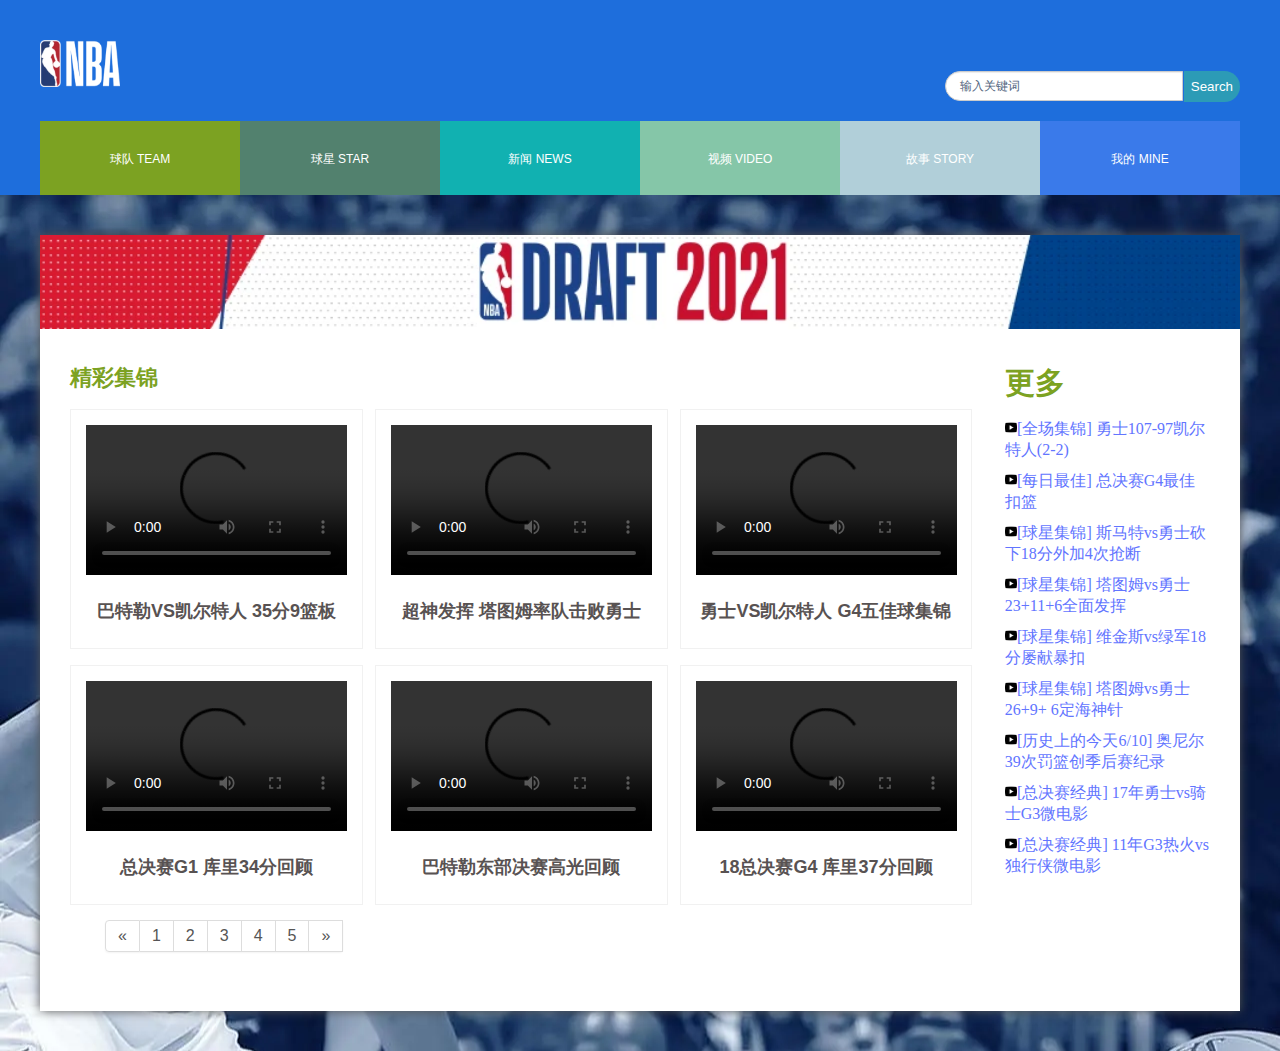
==== video.html @ 26e65062 "first commit" ====
<!DOCTYPE HTML>
<html>

<head>
	<title>NBA视频集锦</title>
	<meta http-equiv="Content-Type" content="text/html; charset=utf-8" />
	<meta name="viewport" content="width=device-width, initial-scale=1, maximum-scale=1">
	<link href="./css/style.css" rel="stylesheet" type="text/css" media="all" />
	<link rel="shortcut icon" href="https://res.nba.cn/resource/mat1/chinanba/images/favicon.ico">
	<link rel="stylesheet" href="./css/responsive.css" type="text/css" media="screen">
	<script src="js/jquery.min.js"></script>
	<script src="js/jquery.imgbox.pack.js"></script>
</head>

<body>
	<div class="h-bg">
		<div class="container">
			<div class="header">
				<div class="logo">
					<a href="index.html"><img src="./images/logo.png" title="logo" alt=""> </a>
				</div>
				<div class="foot-search">
					<form>
						<input type="text" value="  输入关键词" onfocus="this.value = '';"
							onblur="if (this.value == '') {this.value = '  Keyword here';}">
						<input type="submit" value="Search">
					</form>
				</div>
				<div class="clear"></div>
			</div>
			<nav class="nav-collapse nav-collapse_ collapse">
				<ul class="nav sf-menu clearfix sf-js-enabled">
					<li class="active color-1"><a href="index.html">球队 team</a></li>
					<li class="sub-menu color-2"><a href="star.html">球星 star</a></li>
					<li class="color-3"><a href="news.html">新闻 news</a></li>
					<li class="color-4"><a href="video.html">视频 video</a></li>
					<li class="color-5"><a href="story.html">故事 story</a></li>
					<li class="color-6"><a href="me.html">我的 mine</a></li>
				</ul>
			</nav>
			<div class="clear"></div>
		</div>
	</div>
	<div class="clear"></div>
	<div class="main-bg">
		<div class="container">

			
				<div class="main-wrp">
					<div><img width="100%" src="./images/video.jpg">
					<div class="artists">

						<div class="product-grids">
							<div class="bloder-content">
								<h6>精彩集锦</h6>
								<div class="product-grid">
									<video width="100%" src="./images/video/VIDEO1.mp4" controls></video>
									<h4>巴特勒vs凯尔特人 35分9篮板</h4>
								</div>
								<div class="product-grid">
									<video width="100%" src="./images/video/VIDEO2.mp4" controls></video>
									<h4>超神发挥 塔图姆率队击败勇士</h4>
								</div>
								<div class="product-grid">
									<video width="100%" src="./images/video/VIDEO3.mp4" controls></video>
									<h4>勇士vs凯尔特人 G4五佳球集锦</h4>
								</div>
								<div class="product-grid">
									<video width="100%" src="./images/video/VIDEO4.mp4" controls></video>
									<h4>总决赛G1 库里34分回顾</h4>
								</div>
								<div class="product-grid">
									<video width="100%" src="./images/video/VIDEO5.mp4" controls></video>
									<h4>巴特勒东部决赛高光回顾</h4>
								</div>
								<div class="product-grid">
									<video width="100%" src="./images/video/VIDEO6.mp4" controls></video>
									<h4>18总决赛G4 库里37分回顾</h4>
								</div>
							</div>
							<div class="clear"></div>
							<div class="pagination">
								<ul>
									<li><a href="#">«</a></li>
									<li><a href="#">1</a></li>
									<li><a href="#">2</a></li>
									<li><a href="#">3</a></li>
									<li><a href="#">4</a></li>
									<li><a href="#">5</a></li>
									<li><a href="#">»</a></li>
								</ul>
							</div>
						</div>
						<div class="services-sidebar">
							<h4>更多</h4>
							<ul>
								<li><img src="./images/play.png" width="6%"><a target="_blank"
										href="https://china.nba.cn/article/index.htm?articleId=20220611133700&column=%E6%9C%80%E6%96%B0&exposure_page=%E8%A7%86%E9%A2%91&exposure_module=%E5%88%97%E8%A1%A8">[全场集锦]
										勇士107-97凯尔特人(2-2)</a></li>
								<li><img src="./images/play.png" width="6%"><a href="#">[每日最佳] 总决赛G4最佳扣篮</a></li>
								<li><img src="./images/play.png" width="6%"><a href="#">[球星集锦] 斯马特vs勇士砍下18分外加4次抢断</a>
								</li>
								<li><img src="./images/play.png" width="6%"><a href="#">[球星集锦] 塔图姆vs勇士23+11+6全面发挥</a>
								</li>
								<li><img src="./images/play.png" width="6%"><a href="#">[球星集锦] 维金斯vs绿军18分屡献暴扣</a></li>
								<li><img src="./images/play.png" width="6%"><a href="#">[球星集锦] 塔图姆vs勇士26+9+ 6定海神针</a>
								</li>
								<li><img src="./images/play.png" width="6%"><a href="#">[历史上的今天6/10] 奥尼尔39次罚篮创季后赛纪录</a>
								</li>
								<li><img src="./images/play.png" width="6%"><a href="#">[总决赛经典] 17年勇士vs骑士G3微电影</a></li>
								<li><img src="./images/play.png" width="6%"><a href="#">[总决赛经典] 11年G3热火vs独行侠微电影</a></li>
							</ul>
							<div class="clear"></div>
						</div>
						<div class="clear"></div>
					</div>
				</div>
				<div class="clear"></div>
			</div>
		</div>
		<div class="clear"></div>
	</div>
	</div>
</body>

</html>
---- css/style.css ----
html,
body,
div,
span,
applet,
object,
iframe,
h1,
h2,
h3,
h4,
h5,
h6,
p,
blockquote,
pre,
a,
abbr,
acronym,
address,
big,
cite,
code,
del,
dfn,
em,
img,
ins,
kbd,
q,
s,
samp,
small,
strike,
strong,
sub,
sup,
tt,
var,
b,
u,
i,
dl,
dt,
dd,
ol,
nav ul,
nav li,
fieldset,
form,
label,
legend,
table,
caption,
tbody,
tfoot,
thead,
tr,
th,
td,
article,
aside,
canvas,
details,
embed,
figure,
figcaption,
footer,
header,
menu,
nav,
output,
ruby,
section,
summary,
time,
mark,
audio,
video {
	margin: 0;
	padding: 0;
	border: 0;
	font-size: 100%;
	font: inherit;
	vertical-align: baseline;
}

article,
aside,
details,
figcaption,
figure,
footer,
header,
menu,
nav,
section {
	display: block;
}

ol,
ul {
	list-style: none;
	margin: 0;
	padding: 0;
}

blockquote,
q {
	quotes: none;
}

blockquote:before,
blockquote:after,
q:before,
q:after {
	content: '';
	content: none;
}

table {
	border-collapse: collapse;
	border-spacing: 0;
}

/* start editing from here */
a {
	text-decoration: none;
}

.txt-rt {
	text-align: right;
}

/* text align right */
.txt-lt {
	text-align: left;
}

/* text align left */
.txt-center {
	text-align: center;
}

/* text align center */
.float-rt {
	float: right;
}

/* float right */
.float-lt {
	float: left;
}

/* float left */
.clear {
	clear: both;
}

/* clear float */
.pos-relative {
	position: relative;
}

/* Position Relative */
.pos-absolute {
	position: absolute;
}

/* Position Absolute */
.vertical-base {
	vertical-align: baseline;
}

/* vertical align baseline */
.vertical-top {
	vertical-align: top;
}

/* vertical align top */
.underline {
	padding-bottom: 5px;
	border-bottom: 1px solid #eee;
	margin: 0 0 20px 0;
}

/* Add 5px bottom padding and a underline */
nav.vertical ul li {
	display: block;
}

/* vertical menu */
nav.horizontal ul li {
	display: inline-block;
}

/* horizontal menu */
img {
	max-width: 100%;
}

/*end reset*/
body {
	font-family: "arial", verdana Helvetica, sans-serif;
}
.h-bg {
	background: rgb(30,110,220);
	
}

.header {
	margin-bottom: 30px;
}

.main-bg {
	margin-top: -40px;
	background: url('../images/bk.jpg');
}

.main-wrp {
	background: #fff;
	box-shadow: 0px 0px 10px #555;
}

/*logo*/
.logo {
	float: left;
width: 80px;
height: ;

}

.foot-search {
	float: right;
	position: relative;
}

.foot-search input[type="text"] {
	position: relative;
	font-size: 12px;
	width: 222px;
	border-bottom-left-radius: 1.3em;
	border-top-left-radius: 1.3em;
	outline: none;
	color: white;
	padding: 7px;
	position: absolute;
	background: white;
	color: rgb(82, 101, 126);
	right: 57px;
	top: 31px;
}

.foot-search input[type="submit"] {
	position: absolute;
	background: #2c9bb6;
	border: none;
	padding: 7px;
	border-top-right-radius: 1.3em;
	border-bottom-right-radius: 1.3em;
	height: 31px;
	top: 30.5px;
	right: 0px;
	color: #fff;
	cursor: pointer;
}

.nav-form input {
	outline: none;
	background: #e9e9e9;
	border: none;
	-webkit-border-radius: 3px;
	-moz-border-radius: 3px;
	border-radius: 3px;
	height: 14px;
	line-height: 14px;
	font-size: 11px;
	color: #232323;
	width: 154px;
	float: left;
	margin: 0px;
	padding: 6px 10px 6px 10px;
}

.nav-form input:focus {
	box-shadow: none;
	outline: none;
	border: none;
}

.nav-form a.btn-small {
	font-size: 13px;
	padding: 6px 10px;
	margin: 0 0 0 8px;
	-webkit-transition: none;
	-moz-transition: none;
	-o-transition: none;
	transition: none;
	float: right;
}

.navbar_ .collapse {
	overflow: visible;
}

.nav-collapse_ .nav {
	display: block;
	float: left;
}

.nav-collapse_ .nav>li {
	display: block;
	float: left;
	margin: -1px 0;
	border: none;
	font-weight: normal;
	width: 200px;
}

.nav-collapse_ .nav li {
	position: relative;
	margin: 0;
	padding: 0;
	text-transform: uppercase;
	zoom: 1;
}

.nav-collapse_ .nav>li.sfHover>a,
.nav-collapse_ .nav>li.sfHover>a:hover,
.nav-collapse_ .nav>li>a:hover,
.nav-collapse_ .nav>li.active>a,
.nav-collapse_ .nav>li.active>a:hover {
	-webkit-box-shadow: none;
	-moz-box-shadow: none;
	box-shadow: none;
	background: #7ca222;
	color: #ffffff;
}

.navbar .nav>.active>a,
.navbar .nav>.active>a:hover,
.navbar .nav>.active>a:focus {
	color: #555555;
	text-decoration: none;
	background-color: #e5e5e5;
	-webkit-box-shadow: inset 0 3px 8px rgba(0, 0, 0, 0.125);
	-moz-box-shadow: inset 0 3px 8px rgba(0, 0, 0, 0.125);
	box-shadow: inset 0 3px 8px rgba(0, 0, 0, 0.125);
}

.nav-collapse_ .nav>li>a {
	color: #fff;
	-webkit-box-shadow: none;
	-moz-box-shadow: none;
	box-shadow: none;
	-webkit-transition: 0.3s;
	-moz-transition: 0.3s;
	-o-transition: 0.3s;
	transition: 0.3s;
	position: relative;
	display: block;
	margin: 0;
	padding: 26px 0 24px;
	text-align: center;
	font-size: 12px;
	line-height: 24px;
}

.nav-collapse_ .nav .color-2 {
	background: rgb(82, 129, 110);
}

.nav-collapse_ .nav .color-3 {
	background: rgb(17, 177, 177);
}

.nav-collapse_ .nav .color-4 {
	background: #85c6a8;
}

.nav-collapse_ .nav .color-5 {
	background: #b1cfd9;
}

.nav-collapse_ .nav .color-6 {
	background: #3a7aea;
}

#search {
	width: 283px;
}

#search input {
	-webkit-box-shadow: none;
	-moz-box-shadow: none;
	box-shadow: none;
	-webkit-border-radius: 0;
	-moz-border-radius: 0;
	border-radius: 0;
	display: block;
	float: left;
	margin: 0 0 0 0;
	padding: 5px 10px;
	width: 90%;
	height: 32px;
	border: none;
	background: #ffffff;
	color: #a0a0a0;
	font-size: 13px;
	font-family: Arial, Helvetica, Arial, sans-serif;
	line-height: 22px;
	-webkit-box-sizing: border-box;
	-moz-box-sizing: border-box;
	box-sizing: border-box;
}

input[type="text"],
input[type="password"],
input[type="datetime"],
input[type="datetime-local"],
input[type="date"],
input[type="month"],
input[type="time"],
input[type="week"],
input[type="number"],
input[type="email"],
input[type="url"],
input[type="search"],
input[type="tel"],
input[type="color"],
.uneditable-input {
	background-color: #ffffff;
	border: 1px solid #cccccc;
	-webkit-box-shadow: inset 0 1px 1px rgba(0, 0, 0, 0.075);
	-moz-box-shadow: inset 0 1px 1px rgba(0, 0, 0, 0.075);
	box-shadow: inset 0 1px 1px rgba(0, 0, 0, 0.075);
	-webkit-transition: border linear .2s, box-shadow linear .2s;
	-moz-transition: border linear .2s, box-shadow linear .2s;
	-o-transition: border linear .2s, box-shadow linear .2s;
	transition: border linear .2s, box-shadow linear .2s;
}

#search a {
	position: relative;
	z-index: 1;
	display: block;
	float: right;
	margin: 10px 0 0 0;
	padding: 0;
	background: 0 0 no-repeat;
	width: 10px;
	height: 12px;
	-webkit-transition: none;
	-moz-transition: none;
	-o-transition: none;
	transition: none;
}

.navbar_ .collapse {
	overflow: visible;
}

.nav-collapse.collapse {
	height: auto !important;
	overflow: visible !important;
}

.btn-small {
	display: inline-block;
	background-color: #7cae06;
	background-image: -moz-linear-gradient(top, #8cba08, #639b02);
	background-image: -webkit-gradient(linear, 0 0, 0 100%, from(#8cba08), to(#639b02));
	background-image: -webkit-linear-gradient(top, #8cba08, #639b02);
	background-image: -o-linear-gradient(top, #8cba08, #639b02);
	background-image: linear-gradient(to bottom, #8cba08, #639b02);
	background-repeat: repeat-x;
	filter: progid:DXImageTransform.Microsoft.gradient(startColorstr='#ff8cba08', endColorstr='#ff639b02', GradientType=0);
	filter: progid:DXImageTransform.Microsoft.gradient(enabled=false);
	border: none;
	-webkit-border-radius: 4px;
	-moz-border-radius: 4px;
	border-radius: 4px;
	-webkit-box-shadow: 2px 2px 2px rgba(0, 0, 0, 0.5);
	-moz-box-shadow: 2px 2px 2px rgba(0, 0, 0, 0.5);
	box-shadow: 2px 2px 2px rgba(0, 0, 0, 0.5);
	font-size: 12px;
	line-height: 15px;
	color: #fff;
	text-shadow: none;
	text-decoration: none;
	padding: 6px 13px 7px 13px;
	margin: 0px;
	-webkit-transition: none;
	-moz-transition: none;
	-o-transition: none;
	transition: none;
}

.btn-small:hover {
	background: rgb(127, 180, 32);
	color: #fff;
}

.main-list {
	padding-top: 20px;
	margin-left: 15px;
}

.main-list1 {
	margin-left: 20px;
}

/* CSS3 STYLE GENERIC */
.css3gallery:nth-child(1) {
	margin-left: 0px;
}

.css3gallery img {
	cursor: pointer;
	box-shadow: 0px 0px 10px #aaa;
	border: 8px solid #fff;
	-webkit-transform: scale(0.8);
	/*Webkit: Scale down image to 0.8x original size*/
	-moz-transform: scale(0.8);
	/*Mozilla scale version*/
	-o-transform: scale(0.8);
	/*Opera scale version*/
	-webkit-transition-duration: 0.5s;
	/*Webkit: Animation duration*/
	-moz-transition-duration: 0.5s;
	/*Mozilla duration version*/
	-o-transition-duration: 0.5s;
	/*Opera duration version*/
	opacity: 1.7;
	/*initial opacity of images*/
	margin: 0px;
	/*margin between images*/
}

.css3gallery img:hover {
	-webkit-transform: scale(1.0);
	/*Webkit: Scale up image to 1.2x original size*/
	-moz-transform: scale(1.0);
	/*Mozilla scale version*/
	-o-transform: scale(1.0);
	/*Opera scale version*/
	box-shadow: 0px 0px 20px gray;
	/*CSS3 shadow: 30px blurred shadow all around image*/
	-webkit-box-shadow: 0px 0px 20px gray;
	/*Safari shadow version*/
	-moz-box-shadow: 0px 0px 20px gray;
	/*Mozilla shadow version*/
	opacity: 1;
}

/*pagination*/
.pagination ul {
	display: inline-block;
	margin-left: 0;
	margin-bottom: 0;
	-webkit-border-radius: 4px;
	-moz-border-radius: 4px;
	border-radius: 4px;
	-webkit-box-shadow: 0 1px 2px rgba(0, 0, 0, 0.05);
	-moz-box-shadow: 0 1px 2px rgba(0, 0, 0, 0.05);
	box-shadow: 0 1px 2px rgba(0, 0, 0, 0.05);
}

.pagination ul>li {
	display: inline;
}

.pagination ul>li:first-child>a,
.pagination ul>li:first-child>span {
	border-left-width: 1px;
	-webkit-border-top-left-radius: 4px;
	-moz-border-radius-topleft: 4px;
	border-top-left-radius: 4px;
	-webkit-border-bottom-left-radius: 4px;
	-moz-border-radius-bottomleft: 4px;
	border-bottom-left-radius: 4px;
}

.pagination ul>li>a,
.pagination ul>li>span {
	float: left;
	padding: 4px 12px;
	line-height: 22px;
	text-decoration: none;
	background-color: #ffffff;
	border: 1px solid #dddddd;
	border-left-width: 0;
	color: #555;
}

.pagination ul>li>a:hover,
.pagination ul>li>a:focus,
.pagination ul>.active>a,
.pagination ul>.active>span {
	background-color: #f5f5f5;
	color: #7ca222;
}

/*---footer----*/
.footer {
	background: rgb(87, 81, 80);
}

.footer-grid {
	text-align: center;
	margin-bottom: 30px;
}

.footer h3 {
	font-size: 37px;
	color: rgb(250, 250, 250);
	text-align: center;
}

.footer p {
	padding-top: 17px;
	width: 60%;
	font-family: 'Arial';
	font-size: 14px;
	color: rgb(255, 255, 255);
	text-align: center;
	line-height: 2;
	margin: 0 auto;
	font-family: Arial, Helvetica, sans-serif;
	padding: 10px 18px 18px 18px;
}

.footer-nav1 {
	text-align: center;
}

.footer-nav1 ul {
	margin: 0px;
}

.footer-nav1 ul li {
	display: inline-block;
	margin-right: 6px;
}

#fb:hover {
	opacity: 0.8;
}

#twr:hover {
	opacity: 0.8;
}

#mail:hover {
	opacity: 0.8;
}

#feed:hover {
	opacity: 0.8;
}

/*footer1*/
.footer1 {
	background: #3a3635;
	border-top: 1px ridge rgba(83, 78, 74, 0.75);
}

.footer1 p {
	text-align: center;
}

.footer1 p.w3-link {
	color: #eee;
	font-size: 13px;
}

.footer1 p.w3-link a {
	color: rgb(112, 162, 8);
	text-decoration: none;
	font-size: 13px;
}

.footer1 p.w3-link a:hover {
	text-decoration: underline;
}

/*Artists*/
.artists {
	padding: 30px;
}
/*---products---*/
.products h3 {
	color: #089BA2;
	font-size: 22px;
	text-transform: uppercase;
	padding-bottom: 10px;
	font-family: "Agency FB" Helvetica, sans-serif;
	padding-top: 71px;
}

.product-grid h4,
.last1 h4 {
	text-align: center;
	color: #585252;
	font-size: 18px;
	text-transform: uppercase;
	padding: 20px 0px 10px;
	font-weight: bold;
	font-family: 'Carrois Gothic SC', sans-serif;
	-webkit-transition: all .9s;
	-moz-transition: all .9s;
	-o-transition: all .9s;
	-ms-transition: all .9s;
	transition: all .9s;
}

.product-grid h4:hover {
	color: #00df37;
	cursor: pointer;
}

.product-grid:hover,
.last1:hover {
	box-shadow: 0px 0px 10px #F1F1F1;
}

.product-grids h6 {
	font-weight: bold;
	text-transform: uppercase;
	font-size: 22px;
	color: #7ca222;
	text-align: left;
}

.product-grid p {
	color: #666;
	font-size: 12px;
	text-align: justify;
	line-height: 1.8em;
}

.product-grid img {
	cursor: pointer;
}

.product-grid img:hover {
	opacity: 0.9;
}

/*-----side-bar----*/
.services-sidebar h4,
.grid h4,
.contact-form h4 {
	font-family: Charcoal;
	font-size: 30px;
	color: #7ca222;
	margin-bottom: 10px;
	text-transform: uppercase;
	cursor: pointer;
	font-weight: bold;
}

.services-sidebar li {
	padding: 5px 0px;
}

.services-sidebar li a {
	color: #6275ff;
	font-family: 微软雅黑;
	font-size: 16px;
	-webkit-transition: all .9s;
	-moz-transition: all .9s;
	-o-transition: all .9s;
	-ms-transition: all .9s;
	transition: all .9s;
}

.services-sidebar li a:hover {
	color: #7ca222;
}

.grid:nth-child(2),
.grid:nth-child(3) {
	margin-top: 12px;
}

.grid h4 {
	text-transform: none;

}

.grid h5 {
	font-size: 20px;
	color: #555;
	margin: 10px 05;
}

.grid h5 a {
	color: rgb(82, 129, 110);
}

.grid h5 a:hover {
	color: #555;
}

.grid p {
	line-height: 1.8em;
	color: #747474;
	font-size: 12px;
	margin-bottom: 10px;
}

.grid img {
	max-width: 100%;
	cursor: pointer;
	box-shadow: 0px 0px 10px #aaa;
	border: 8px solid #fff;
}

.grid img:hover {
	box-shadow: 0px 0px 8px gray;
	/*CSS3 shadow: 30px blurred shadow all around image*/
	-webkit-box-shadow: 0px 0px 8px gray;
	/*Safari shadow version*/
	-moz-box-shadow: 0px 0px 8px gray;
	/*Mozilla shadow version*/
	opacity: 1;
}

.btn-group1 {
	margin: 20px 0 10px;
}

.btn-group1.btn {
	font-size: 12px;
	color: #747474;
}

.btn-group {
	margin-top: 10px;
	position: relative;
	text-align: center;
	font-size: 0;
	vertical-align: middle;
	white-space: nowrap;
}

.btn {
	display: inline-block;
	padding: 4px 20px;
	margin-bottom: 0;
	font-size: 12px;
	line-height: 22px;
	text-align: center;
	vertical-align: middle;
	cursor: pointer;
	color: #333333;
	text-shadow: 0 1px 1px rgba(255, 255, 255, 0.75);
	background-color: #f5f5f5;
	background-image: -moz-linear-gradient(top, #ffffff, #e6e6e6);
	background-image: -webkit-gradient(linear, 0 0, 0 100%, from(#ffffff), to(#e6e6e6));
	background-image: -webkit-linear-gradient(top, #ffffff, #e6e6e6);
	background-image: -o-linear-gradient(top, #ffffff, #e6e6e6);
	background-image: linear-gradient(to bottom, #ffffff, #e6e6e6);
	background-repeat: repeat-x;
	filter: progid:DXImageTransform.Microsoft.gradient(startColorstr='#ffffffff', endColorstr='#ffe6e6e6', GradientType=0);
	border-color: #e6e6e6 #e6e6e6 #bfbfbf;
	border-color: rgba(0, 0, 0, 0.1) rgba(0, 0, 0, 0.1) rgba(0, 0, 0, 0.25);
	filter: progid:DXImageTransform.Microsoft.gradient(enabled=false);
	border: 1px solid #cccccc;
	border-bottom-color: #b3b3b3;
	-webkit-border-radius: 4px;
	-moz-border-radius: 4px;
	border-radius: 4px;
	-webkit-box-shadow: inset 0 1px 0 rgba(255, 255, 255, .2), 0 1px 2px rgba(0, 0, 0, .05);
	-moz-box-shadow: inset 0 1px 0 rgba(255, 255, 255, .2), 0 1px 2px rgba(0, 0, 0, .05);
	box-shadow: inset 0 1px 0 rgba(255, 255, 255, .2), 0 1px 2px rgba(0, 0, 0, .05);
}

.btn:hover {
	color: #333333;
	background: #e6e6e6;
}

/*contact*/
label {
	display: block;
	margin-bottom: 5px;
}

form span label {
	padding-bottom: 5px;
	font-size: 18px;
	color: #747474;
	font-family: 'Carrois Gothic SC', sans-serif;
}

.contact-form form input[type=submit] {
	margin-top: 10px;
	display: inline-block;
	cursor: pointer;
	padding: 8px 24px;
	background-color: #7cae06;
	background-image: -moz-linear-gradient(top, #8cba08, #639b02);
	background-image: -webkit-gradient(linear, 0 0, 0 100%, from(#8cba08), to(#639b02));
	background-image: -webkit-linear-gradient(top, #8cba08, #639b02);
	background-image: -o-linear-gradient(top, #8cba08, #639b02);
	background-image: linear-gradient(to bottom, #8cba08, #639b02);
	background-repeat: repeat-x;
	filter: progid:DXImageTransform.Microsoft.gradient(startColorstr='#ff8cba08', endColorstr='#ff639b02', GradientType=0);
	filter: progid:DXImageTransform.Microsoft.gradient(enabled=false);
	border: none;
	-webkit-border-radius: 4px;
	-moz-border-radius: 4px;
	border-radius: 4px;
	-webkit-box-shadow: 2px 2px 2px rgba(0, 0, 0, 0.5);
	-moz-box-shadow: 2px 2px 2px rgba(0, 0, 0, 0.5);
	box-shadow: 2px 2px 2px rgba(0, 0, 0, 0.5);
	font-size: 12px;
	line-height: 15px;
	color: #fff;
	text-shadow: none;
	text-decoration: none;
	-webkit-transition: none;
	-moz-transition: none;
	-o-transition: none;
	transition: none;
}

.contact-form form input[type=submit]:hover {
	background: rgb(127, 180, 32);
	color: #fff;
}

.contact-form form textarea,
.contact-form form input[type=text] {
	border: 1px solid #ddd;
	padding: 4px;
	outline: none;
	color: #666;
	font-size: 18px;
	border-radius: 3px;
	font-family: Arial, Helvetica, sans-serif;
	-webkit-appearance: none;
}

form textarea {
	height: 125px;
	resize: none;
}

.drp-dwn {
	display: none;
}

.drp-dwn select {
	padding: 4px;
	outline: none;
	display: block !important;
	margin-bottom: 2px;
	width: 100%;
	border: 1px solid #888;
	background: #999;
	color: #fff;
	cursor: pointer;
}

.myButton {
	-moz-box-shadow: 3px 4px 0px 0px #1564ad;
	-webkit-box-shadow: 3px 4px 0px 0px #1564ad;
	box-shadow: 3px 4px 0px 0px #1564ad;
	background: -webkit-gradient(linear, left top, left bottom, color-stop(0.05, #79bbff), color-stop(1, #378de5));
	background: -moz-linear-gradient(top, #79bbff 5%, #378de5 100%);
	background: -webkit-linear-gradient(top, #79bbff 5%, #378de5 100%);
	background: -o-linear-gradient(top, #79bbff 5%, #378de5 100%);
	background: -ms-linear-gradient(top, #79bbff 5%, #378de5 100%);
	background: linear-gradient(to bottom, #79bbff 5%, #378de5 100%);
	filter: progid:DXImageTransform.Microsoft.gradient(startColorstr='#79bbff', endColorstr='#378de5', GradientType=0);
	background-color: #79bbff;
	-moz-border-radius: 1px;
	-webkit-border-radius: 1px;
	border-radius: 1px;
	display: inline-block;
	cursor: pointer;
	color: rgba(250, 255, 248, 0.95);
	font-family: 微软雅黑;
	font-size: 14px;
	font-weight: bold;
	padding: 8px 20px;
	text-decoration: none;
	text-shadow: 0px 1px 0px #528ecc;
}

.myButton:hover {
	background: -webkit-gradient(linear, left top, left bottom, color-stop(0.05, #378de5), color-stop(1, #79bbff));
	background: -moz-linear-gradient(top, #378de5 5%, #79bbff 100%);
	background: -webkit-linear-gradient(top, #378de5 5%, #79bbff 100%);
	background: -o-linear-gradient(top, #378de5 5%, #79bbff 100%);
	background: -ms-linear-gradient(top, #378de5 5%, #79bbff 100%);
	background: linear-gradient(to bottom, #378de5 5%, #79bbff 100%);
	filter: progid:DXImageTransform.Microsoft.gradient(startColorstr='#378de5', endColorstr='#79bbff', GradientType=0);
	background-color: #378de5;
}

.myButton:active {
	position: relative;
	top: 1px;
}

#imgbox-loading {
	position: absolute;
	top: 0;
	left: 0;
	cursor: pointer;
	display: none;
	z-index: 90;
}

#imgbox-loading div {
	background: #FFF;
	width: 100%;
	height: 100%;
}

#imgbox-overlay {
	position: absolute;
	top: 0;
	left: 0;
	width: 100%;
	height: 100%;
	background: #000;
	display: none;
	z-index: 80;
}

.imgbox-wrap {
	position: absolute;
	top: 0;
	left: 0;
	background: #FFF;
	display: none;
	z-index: 90;
}

.imgbox-img {
	padding: 0;
	margin: 0;
	border: none;
	width: 100%;
	height: 100%;
	vertical-align: top;
}

.imgbox-title {
	padding-top: 10px;
	font-size: 11px;
	text-align: center;
	font-family: Arial;
	color: #333;
	display: none;
}

.imgbox-bg-wrap {
	position: absolute;
	padding: 0;
	margin: 0;
	display: none;
}

.imgbox-bg {
	position: absolute;
	width: 20px;
	height: 20px;
}
---- css/responsive.css ----
.container{
	width:1200px;
	padding: 40px;
	margin: 0 auto;
}
.container,.header,.footer{
	/* for smooth animated effect */
	transition:all .2s linear;
	-moz-transition:all .2s linear;/* firefox */
	-webkit-transition:all .2s linear; /* safari and chrome */
	-o-transition:all .2s linear; /* opera */
	-ms-transition:all .2s linear;
}
.main-list{
		padding-top:20px;
		margin-left:20px;
}
[class*="span"] {
	float: left;
	min-height: 0px;
	margin: 0px 0px;	
}
.span4 {
	width: 24.4%;
}
.pagination {
	padding: 15px 0px 25px 35px;
}
.nav-form {
	-webkit-border-radius: 0px;
	-moz-border-radius: 0px;
	border-radius: 0px;
	margin: 0% 38%;
	float: right;
}
/*Artists*/
.product-grids {
	float: left;
	width: 82%;
}
.product-grid {
	width: 27.9%;
	float: left;
	border: 1px solid #F1F1F1;
	padding: 15px;
	margin: 16px 12px 0px 0px;
}
.services-sidebar {
	float: right;
	width: 18%;
}
.services-sidebar li {
	padding: 5px 0px;
}
/*Blog*/
.blog {
	float: left;
	width: 80%;
	margin-right: 2%;
}
/*Contact*/
.map {
	width: 38%;
	float: left;
	margin-right: 2%;
}
.contact-form {
	width: 60%;
	float: right;
}
.contact-form form textarea, .contact-form form input[type=text] {
	width: 98%;
}
@media all and (max-width:1260px) and (min-width:1024px){
	.container{
		width: 984px;
		padding: 20px;
	}
	canvas{
		width: 100%;
	}
	.nav-collapse_ .nav>li {
		width: 164px;
	}
	.main-bg {
		margin-top: -20px;
	}
	.main-list {
		padding-top: 20px;
		margin-left: 10px;
	}
	.main-list1{
		margin-left: 10px;
	}
	.pagination {
		padding: 10px 0px 25px 32px;
	}
	.footer p {
		padding-top: 17px;
		width: 63%;
		font-family: 'Arial';
		font-size: 14px;
		color: rgb(255, 255, 255);
		text-align: center;
		line-height: 2;
		margin: 0 auto;
		font-family: Arial, Helvetica, sans-serif;
		padding: 10px 18px 18px 18px;
	}
	.nav-form {
		-webkit-border-radius: 0px;
		-moz-border-radius: 0px;
		border-radius: 0px;
		margin: 0% 36%;
		float: right;
	}
	/*Artists*/
	.artists {
		padding: 20px;
	}
	.product-grids {
		float: left;
		width: 78%;
	}
	.product-grid {
		width: 26%;
	}
	.services-sidebar {
		float: right;
		width: 22%;
	}

	/*Blog*/
	.blog {
	float: left;
	width: 75%;
	margin-right: 2%;
	}
}
@media all and (max-width:1024px) and (min-width:800px){
	.container{
		width:760px; /* required */
		padding:20px;
	}
	canvas{
		width: 100%;
	}
	.nav-collapse_ .nav>li {
		display: block;
		float: left;
		margin: -1px 0;
		border: none;
		font-weight: normal;
		width: 126.6px;
	}
	.main-bg {
		margin-top: -20px;
		background: url('../images/main-bg.jpg');
	}
	.main-list {
		padding-top: 18px;
		margin-left: 4px;
	}
	.main-list1{
		margin-left: 4px;
	}
	.pagination {
		padding: 6px 0px 20px 20px;
	}
	.css3gallery img:hover{
		-webkit-transform:scale(0.9); /*Webkit: Scale up image to 1.2x original size*/
		-moz-transform:scale(0.9); /*Mozilla scale version*/
		-o-transform:scale(0.9); /*Opera scale version*/
		box-shadow:0px 0px 20px gray; /*CSS3 shadow: 30px blurred shadow all around image*/
		-webkit-box-shadow:0px 0px 20px gray; /*Safari shadow version*/
		-moz-box-shadow:0px 0px 20px gray; /*Mozilla shadow version*/
		opacity: 1;
	}
	.footer p {
		padding-top: 17px;
		width: 100%;
		font-family: 'Arial';
		font-size: 14px;
		color: rgb(255, 255, 255);
		text-align: center;
		line-height: 2;
		margin: 0 auto;
		font-family: Arial, Helvetica, sans-serif;
		padding: 10px 18px 18px 18px;
	}
	.nav-form {
		-webkit-border-radius: 0px;
		-moz-border-radius: 0px;
		border-radius: 0px;
		margin: 0% 32%;
		float: right;
	}
	/*Artists*/
	.artists {
		padding: 15px;
	}
	.product-grids {
		float: left;
		width: 70%;
	}
	.product-grid:nth-child(4),.product-grid:nth-child(7),.product-grid:nth-child(10){
		margin-right: 0px;
	}
	.product-grid {
		width: 24.9%;
	}
	.product-grid p {
		line-height: 1.6em;
	}
	.services-sidebar {
		float: right;
		width: 29%;
	}

	/*Blog*/
	.blog {
		float: left;
		width: 65%;
		margin-right: 2%;
	}
	.grid img {
		border:6px solid #fff;
	}
}
@media all and (max-width:800px) and (min-width:640px){
	.container{
		width:600px; /* required */
		padding:20px;
	}
	canvas{
		width: 100%;
	}
	.nav-collapse_ .nav>li {
		width: 100px;
	}
	.main-bg {
		margin-top: -20px;
	}
	.main-list {
		padding-top: 18px;
		margin-left: 0px;
	}
	.main-list1{
		margin-left: 0px;
	}
	.css3gallery img:hover{
		-webkit-transform:scale(0.9); /*Webkit: Scale up image to 1.2x original size*/
		-moz-transform:scale(0.9); /*Mozilla scale version*/
		-o-transform:scale(0.9); /*Opera scale version*/
		box-shadow:0px 0px 20px gray; /*CSS3 shadow: 30px blurred shadow all around image*/
		-webkit-box-shadow:0px 0px 20px gray; /*Safari shadow version*/
		-moz-box-shadow:0px 0px 20px gray; /*Mozilla shadow version*/
		opacity: 1;
	}
	.pagination {
		padding: 6px 0px 18px 15px;
	}
	.footer p{
		width: 100%;
		padding: 10px 0 18px;
	}
	.nav-form{
		margin: 0% 28%;
	}
	/*Artists*/
	.artists {
		padding: 10px;
	}
	.product-grids {
		float: left;
		width: 100%;
	}
	.product-grid {
		width: 25.9%;
	}
	.product-grid:nth-child(4),.product-grid:nth-child(7),.product-grid:nth-child(10){
		margin-right: 0px;
	}
	.product-grid p {
		line-height: 1.5em;
	}
	.services-sidebar {
		float: right;
		width: 100%;
		margin-top: 10px;
	}
	.services-sidebar h4{
		margin-bottom:5px;
		margin-top: 10px;
	}

	/*Blog*/
	.blog {
		float: left;
		width: 97%;
	}
	.btn-group1 {
		margin: 14px 0 0px;
	}
	/*Contact*/
	.contact-form form textarea, .contact-form form input[type=text] {
		width: 96%;
	}
}
@media all and (max-width:640px) and (min-width:480px){
	.container{
		width:440px; /* required */
		padding:20px;
	}
	.nav-collapse_ .nav>li {
		width: 73.3px;
	}
	canvas{
		width: 100%;
	}
	.main-bg {
	margin-top: -20px;
	
	}
	.foot-search input[type="text"]{
		width: 130px;
	}
	.main-list {
		padding-top: 12px;
		margin-left: 0px;
	}
	.main-list1 {
		margin-left: 0px;
	}
	.css3gallery img:hover{
		-webkit-transform:scale(0.9); /*Webkit: Scale up image to 1.2x original size*/
		-moz-transform:scale(0.9); /*Mozilla scale version*/
		-o-transform:scale(0.9); /*Opera scale version*/
		box-shadow:0px 0px 20px gray; /*CSS3 shadow: 30px blurred shadow all around image*/
		-webkit-box-shadow:0px 0px 20px gray; /*Safari shadow version*/
		-moz-box-shadow:0px 0px 20px gray; /*Mozilla shadow version*/
		opacity: 1;
	}
	.pagination {
		padding: 6px 0px 14px 12px;
	}
	.footer p{
		width: 100%;
		padding: 10px 0 18px;
	}
	.nav-form{
		margin: 0% 20%;
	}
	/*Artists*/
	.artists {
		padding: 10px;
	}
	.product-grids {
		float: left;
		width: 100%;
	}
	.product-grid {
		width: 42.9%;
		padding: 10px;
	}
	.product-grid:nth-child(3),.product-grid:nth-child(5),.product-grid:nth-child(7),.product-grid:nth-child(9){
		margin-right: 0px;
	}
	.product-grid p {
		line-height: 1.5em;
	}
	.product-grid h4{
		padding: 12px 0px 10px;
	}
	.services-sidebar {
		float: right;
		width: 100%;
		margin-top: 10px;
	}
	.services-sidebar h4{
		margin-bottom:5px;
		margin-top: 10px;
	}

	/*Blog*/
	.blog {
		float: left;
		width: 97%;
	}
	.grid img{
		border: 6px solid #fff;
	}
	.btn-group1 {
		margin: 14px 0 0px;
	}
	/*Contact*/
	.map {
		width: 100%;
		float: left;
		margin-right: 0%;
	}
	.contact-form {
		width: 100%;
		float: left;
	}
}
@media all and (max-width:480px) and (min-width:320px){
	.container{
		width:300px; /* required */
		padding:10px;
	}
	.logo{
		margin-bottom:6px;
		float:none;
		text-align:center;
	}
	.foot-search{
		float: left;
		width:100%;
	}
	.foot-search input[type="text"] {
		top:1px;
	}
	.foot-search input[type="submit"] {
		top:0px;
	}
	.nav-collapse.collapse {
width: 100%;
	}
	.nav-collapse_ .nav>li {
		width: 16.6%;
		margin-bottom: 10px;
		margin-top: 10px;
	}
	.main-bg {
		margin-top: -20px;
	}
	.drp-dwn{
		width:100%;
		margin:20px 0;
		display: inline-block;
	}
	.span4 {
		width: 47.4%;
	}
	.main-list {
		padding-top: 12px;
		margin-left: 0px;
	}
	.main-list1 {
		margin-left: 0px;
	}
	.css3gallery img:hover{
		-webkit-transform:scale(0.9); /*Webkit: Scale up image to 1.2x original size*/
		-moz-transform:scale(0.9); /*Mozilla scale version*/
		-o-transform:scale(0.9); /*Opera scale version*/
		box-shadow:0px 0px 20px gray; /*CSS3 shadow: 30px blurred shadow all around image*/
		-webkit-box-shadow:0px 0px 20px gray; /*Safari shadow version*/
		-moz-box-shadow:0px 0px 20px gray; /*Mozilla shadow version*/
		opacity: 1;
	}
	.pagination {
		padding: 4px 0px 14px 14px;
	}
	.pagination ul>li>a, .pagination ul>li>span{
		padding:4px 11px;
	}
	.nav-form{
		margin: 0% 6%;
	}
	/*footer*/
	.footer p{
		width: 100%;
		padding: 10px 0 18px;
	}
	.footer p {
		line-height: 1.4em;
		font-size:13px;
	}
	.footer-grid {
		text-align: center;
		margin-bottom: 20px;
	}
	/*Artists*/
	.artists {
		padding: 10px;
	}
	.product-grids {
		float: left;
		width: 100%;
	}
	.product-grid {
		width: 40%;
		padding: 10px;
	}
	.product-grid:nth-child(3),.product-grid:nth-child(5),.product-grid:nth-child(7),.product-grid:nth-child(9){
		margin-right: 0px;
	}
	.product-grid p {
		line-height: 1.5em;
	}
	.product-grid h4{
		padding: 12px 0px 10px;
	}
	.services-sidebar {
		float: right;
		width: 100%;
		margin-top: 10px;
	}
	.services-sidebar h4{
		margin-bottom:5px;
		margin-top: 10px;
	}
canvas{
	width: 100%;
}
	/*Blog*/
	.blog {
		float: left;
		width: 97%;
	}
	.grid img{
		border: 6px solid #fff;
	}
	.grid h4{
		font-size: 20px;
	}
	.btn-group1 {
		margin: 14px 0 0px;
	}
	/*Contact*/
	.map {
		width: 100%;
		float: left;
		margin-right: 0%;
	}
	.contact-form {
		width: 100%;
		float: left;
	}
}
@media all and (max-width:320px) and (min-width:240px){
	.container{
		width:220px; /* required */
		padding:10px;
	}
	.logo{
		margin-bottom:6px;
		float:none;
		text-align:center;
	}
	.foot-search{
		float: left;
		width:100%;
	}
	.foot-search input[type="text"] {
		top:1px;
		width:67%;
	}
	.foot-search input[type="submit"] {
		top:0px;
		left: 73%;
	}
	.nav-collapse.collapse {
		width: 100%;
	}
	.nav-collapse_ .nav>li {
		width: 16.66666%;
		margin-top: 10px;
		margin-bottom: 10px;
	}
	.main-bg {
		margin-top: -20px;
	}
	.drp-dwn{
		width:100%;
		margin:20px 0;
		display: inline-block;
	}
	.span4 {
		width: 47.4%;
	}
	.main-list {
		padding-top: 12px;
		margin-left: 0px;
	}
	.main-list1 {
		margin-left: 0px;
	}
	.css3gallery img:hover{
		-webkit-transform:scale(0.9); /*Webkit: Scale up image to 1.2x original size*/
		-moz-transform:scale(0.9); /*Mozilla scale version*/
		-o-transform:scale(0.9); /*Opera scale version*/
		box-shadow:0px 0px 20px gray; /*CSS3 shadow: 30px blurred shadow all around image*/
		-webkit-box-shadow:0px 0px 20px gray; /*Safari shadow version*/
		-moz-box-shadow:0px 0px 20px gray; /*Mozilla shadow version*/
		opacity: 1;
	}
	.pagination {
		padding: 4px 0px 14px 10px;
	}
	.pagination ul>li>a, .pagination ul>li>span{
		padding:4px 6px;
		width: 5%;
	}
	.nav-form input {
		width: 50%;
	}
	.nav-form{
		margin: 0% 0%;
	}
	/*footer*/
	.footer h3 {
		font-size: 26px;
	}
	.footer p{
		width: 100%;
		padding: 10px 0 18px;
	}
	.footer p {
		line-height: 1.4em;
		font-size:13px;
	}
	.footer-grid {
		text-align: center;
		margin-bottom: 20px;
	}
	/*Artists*/
	.artists {
		padding: 10px;
	}
	.product-grids {
		float: left;
		width: 100%;
	}
	.product-grid {
		width: 80%;
		padding: 10px;
	}
	.product-grid:nth-child(3),.product-grid:nth-child(5),.product-grid:nth-child(7),.product-grid:nth-child(9){
		margin-right: 0px;
	}
	.product-grid p {
		line-height: 1.5em;
	}
	.product-grid h4{
		padding: 12px 0px 10px;
	}
	.services-sidebar {
		float: right;
		width: 100%;
		margin-top: 10px;
	}
	.services-sidebar h4{
		margin-bottom:5px;
		margin-top: 10px;
	}

	/*Blog*/
	.blog {
		float: left;
		width: 97%;
	}
	.grid img{
		border: 6px solid #fff;
	}
	.grid h4{
		font-size: 18px;
	}
	.btn-group1 {
		margin: 14px 0 0px;
	}
	/*Contact*/
	.map {
		width: 100%;
		float: left;
		margin-right: 0%;
	}
	.contact-form {
		width: 100%;
		float: left;
	}
	canvas{
		width: 100%;
	}

}
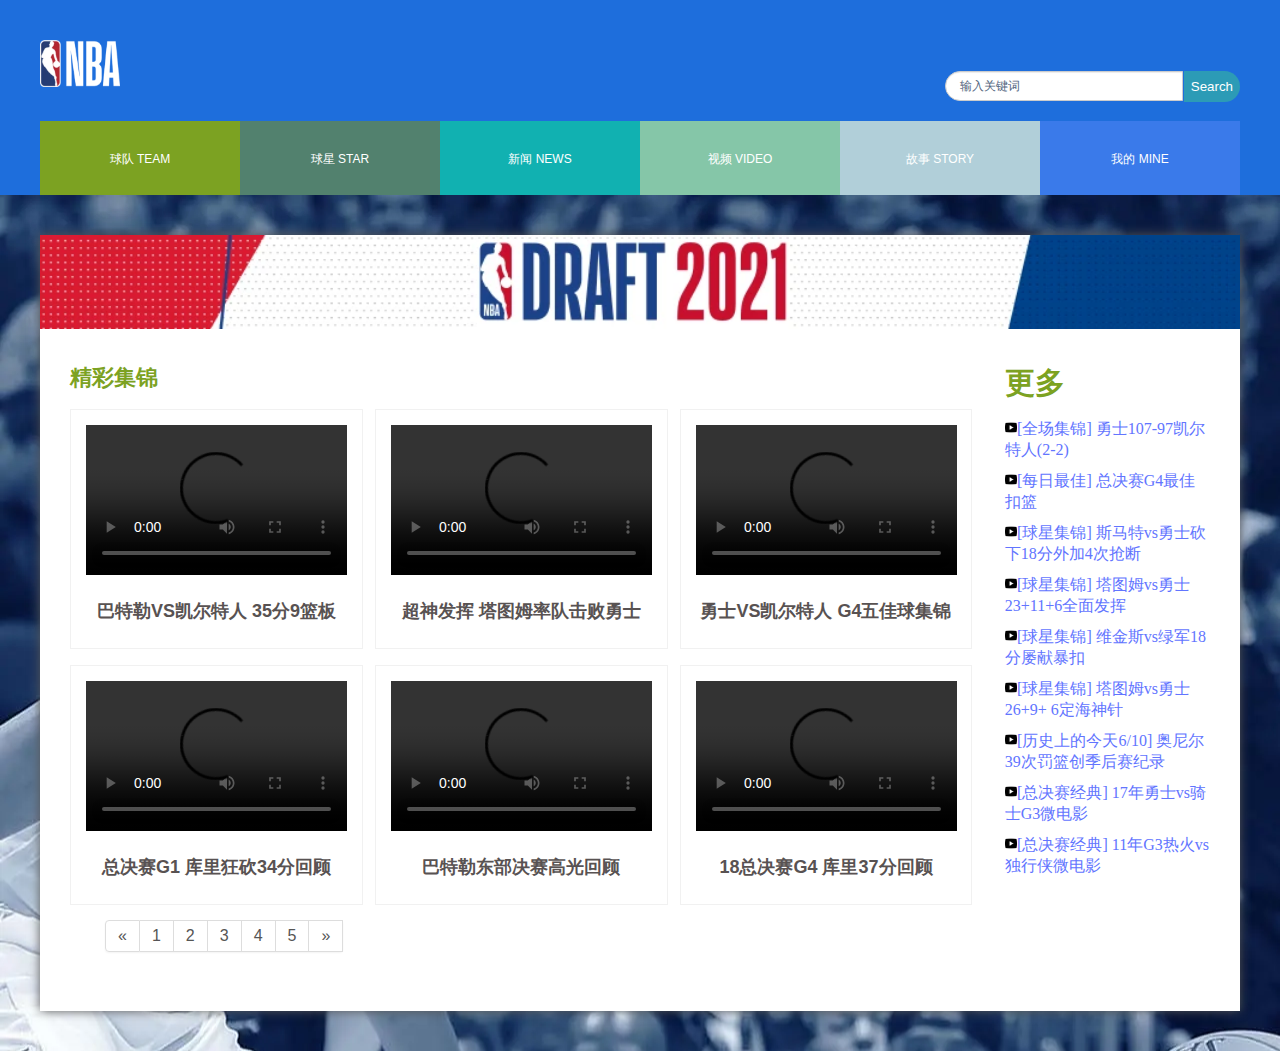
==== commit daa26983: "second commit" ====
--- a/video.html
+++ b/video.html
@@ -67,7 +67,7 @@
 								</div>
 								<div class="product-grid">
 									<video width="100%" src="./images/video/VIDEO4.mp4" controls></video>
-									<h4>总决赛G1 库里34分回顾</h4>
+									<h4>总决赛G1 库里狂砍34分回顾</h4>
 								</div>
 								<div class="product-grid">
 									<video width="100%" src="./images/video/VIDEO5.mp4" controls></video>
